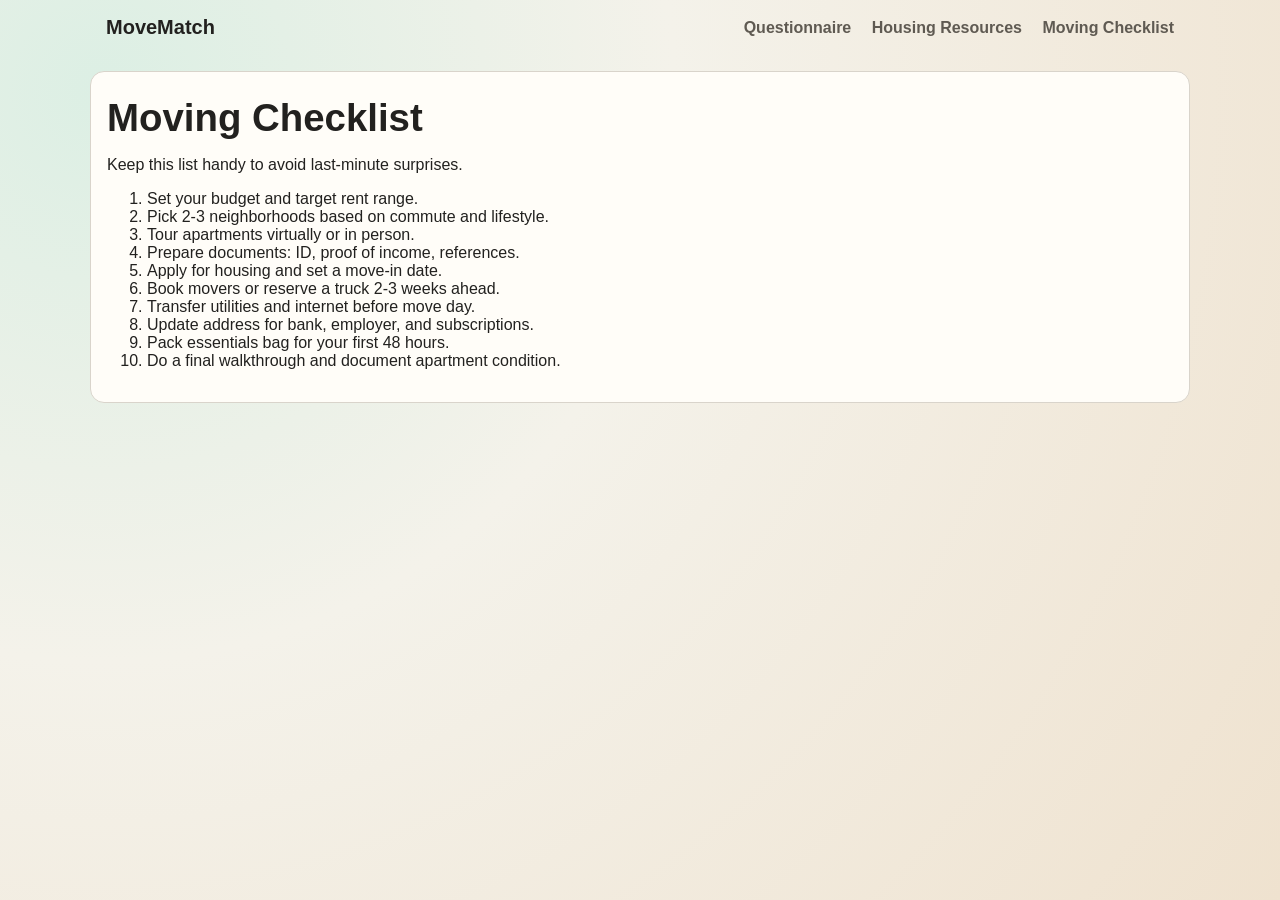
==== checklist.html @ cc511ffe "Add files via upload" ====
<!doctype html>
<html lang="en">
  <head>
    <meta charset="UTF-8" />
    <meta name="viewport" content="width=device-width, initial-scale=1.0" />
    <title>Moving Checklist | MoveMatch</title>
    <link rel="stylesheet" href="styles.css" />
  </head>
  <body>
    <header class="site-header">
      <a class="brand" href="index.html">MoveMatch</a>
      <nav>
        <a href="questionnaire.html">Questionnaire</a>
        <a href="resources.html">Housing Resources</a>
        <a href="checklist.html" aria-current="page">Moving Checklist</a>
      </nav>
    </header>

    <main class="list-page panel">
      <h1>Moving Checklist</h1>
      <p>Keep this list handy to avoid last-minute surprises.</p>
      <ol>
        <li>Set your budget and target rent range.</li>
        <li>Pick 2-3 neighborhoods based on commute and lifestyle.</li>
        <li>Tour apartments virtually or in person.</li>
        <li>Prepare documents: ID, proof of income, references.</li>
        <li>Apply for housing and set a move-in date.</li>
        <li>Book movers or reserve a truck 2-3 weeks ahead.</li>
        <li>Transfer utilities and internet before move day.</li>
        <li>Update address for bank, employer, and subscriptions.</li>
        <li>Pack essentials bag for your first 48 hours.</li>
        <li>Do a final walkthrough and document apartment condition.</li>
      </ol>
    </main>
  </body>
</html>
---- styles.css ----
:root {
  --bg: #f4f2ea;
  --ink: #22211f;
  --muted: #5f5a52;
  --brand: #006d77;
  --brand-2: #f18f01;
  --card: #fffdf8;
  --line: #d9d4cb;
}

* { box-sizing: border-box; }
body {
  margin: 0;
  font-family: "Avenir Next", "Segoe UI", sans-serif;
  color: var(--ink);
  background: radial-gradient(circle at 8% 10%, #dcefe4 0%, var(--bg) 40%, #efe2cf 100%);
  min-height: 100vh;
}

.site-header {
  max-width: 1100px;
  margin: 0 auto;
  padding: 1rem;
  display: flex;
  justify-content: space-between;
  align-items: center;
}

.brand {
  font-weight: 800;
  text-decoration: none;
  color: var(--ink);
  font-size: 1.25rem;
}

nav a {
  margin-left: 1rem;
  text-decoration: none;
  color: var(--muted);
  font-weight: 600;
}

.hero-wrap,
.form-page,
.results-wrap,
.list-page {
  max-width: 1100px;
  margin: 1rem auto 3rem;
  padding: 1rem;
}

.hero {
  background: var(--card);
  border: 1px solid var(--line);
  border-radius: 16px;
  padding: 2rem;
  box-shadow: 0 12px 30px rgba(34, 33, 31, 0.08);
}

.eyebrow { color: var(--brand); font-weight: 700; margin: 0; }
h1 { margin: 0.5rem 0 0.8rem; font-size: clamp(1.8rem, 3vw, 2.6rem); }
.subhead { max-width: 60ch; color: var(--muted); }

.hero-actions { margin-top: 1.2rem; display: flex; gap: 0.8rem; flex-wrap: wrap; }

.btn {
  background: var(--brand);
  color: white;
  border: 0;
  border-radius: 10px;
  padding: 0.75rem 1rem;
  text-decoration: none;
  font-weight: 700;
  cursor: pointer;
}

.btn-secondary { background: var(--brand-2); }

.card-grid {
  margin-top: 1rem;
  display: grid;
  gap: 0.8rem;
  grid-template-columns: repeat(auto-fit, minmax(220px, 1fr));
}

.card,
.panel,
.result-card {
  background: var(--card);
  border: 1px solid var(--line);
  border-radius: 14px;
  padding: 1rem;
}

form {
  display: grid;
  gap: 0.8rem;
  margin-top: 1rem;
}

label { font-weight: 600; display: grid; gap: 0.35rem; }
input,
select {
  padding: 0.65rem;
  border-radius: 8px;
  border: 1px solid var(--line);
  font-size: 1rem;
}

.results-grid {
  display: grid;
  grid-template-columns: repeat(auto-fit, minmax(220px, 1fr));
  gap: 0.8rem;
}

.muted { color: var(--muted); }
.link-list li { margin-bottom: 0.6rem; }

@media (max-width: 720px) {
  .site-header { flex-direction: column; align-items: flex-start; }
  nav a { margin: 0 0.8rem 0 0; }
}
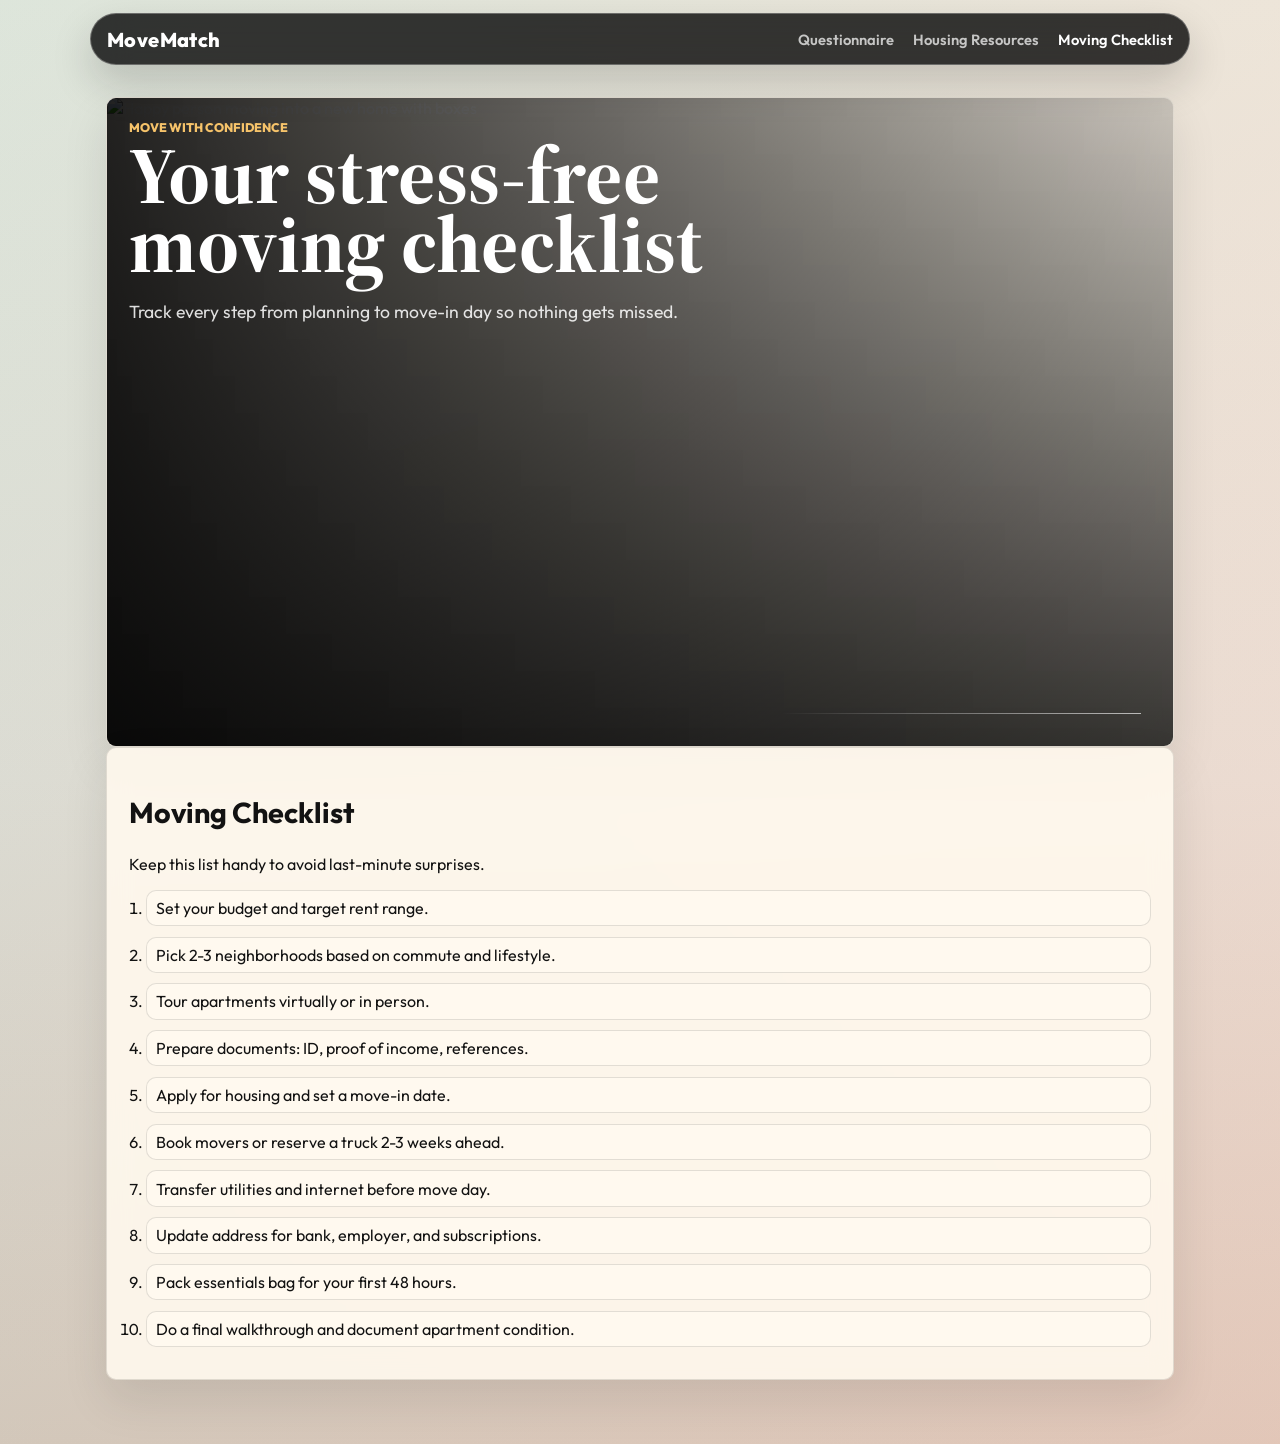
==== commit bb782ece: "Add files via upload" ====
--- a/checklist.html
+++ b/checklist.html
@@ -16,21 +16,36 @@
       </nav>
     </header>
 
-    <main class="list-page panel">
-      <h1>Moving Checklist</h1>
-      <p>Keep this list handy to avoid last-minute surprises.</p>
-      <ol>
-        <li>Set your budget and target rent range.</li>
-        <li>Pick 2-3 neighborhoods based on commute and lifestyle.</li>
-        <li>Tour apartments virtually or in person.</li>
-        <li>Prepare documents: ID, proof of income, references.</li>
-        <li>Apply for housing and set a move-in date.</li>
-        <li>Book movers or reserve a truck 2-3 weeks ahead.</li>
-        <li>Transfer utilities and internet before move day.</li>
-        <li>Update address for bank, employer, and subscriptions.</li>
-        <li>Pack essentials bag for your first 48 hours.</li>
-        <li>Do a final walkthrough and document apartment condition.</li>
-      </ol>
+    <main class="list-page">
+      <section class="hero panel">
+        <div class="hero-split">
+          <div>
+            <p class="eyebrow">Move with confidence</p>
+            <h1>Your stress-free moving checklist</h1>
+            <p class="subhead">Track every step from planning to move-in day so nothing gets missed.</p>
+          </div>
+          <figure class="hero-photo">
+            <img src="https://images.unsplash.com/photo-1459535653751-d571815e906b?auto=format&fit=crop&w=1200&q=80" alt="Happy person moving into a new home with boxes" />
+          </figure>
+        </div>
+      </section>
+
+      <section class="panel">
+        <h2>Moving Checklist</h2>
+        <p>Keep this list handy to avoid last-minute surprises.</p>
+        <ol class="pretty-list">
+          <li>Set your budget and target rent range.</li>
+          <li>Pick 2-3 neighborhoods based on commute and lifestyle.</li>
+          <li>Tour apartments virtually or in person.</li>
+          <li>Prepare documents: ID, proof of income, references.</li>
+          <li>Apply for housing and set a move-in date.</li>
+          <li>Book movers or reserve a truck 2-3 weeks ahead.</li>
+          <li>Transfer utilities and internet before move day.</li>
+          <li>Update address for bank, employer, and subscriptions.</li>
+          <li>Pack essentials bag for your first 48 hours.</li>
+          <li>Do a final walkthrough and document apartment condition.</li>
+        </ol>
+      </section>
     </main>
   </body>
 </html>
--- a/styles.css
+++ b/styles.css
@@ -1,43 +1,65 @@
+@import url("https://fonts.googleapis.com/css2?family=Outfit:wght@500;600;700;800&family=Source+Serif+4:opsz,wght@8..60,600;8..60,700&display=swap");
+
 :root {
-  --bg: #f4f2ea;
-  --ink: #22211f;
-  --muted: #5f5a52;
-  --brand: #006d77;
-  --brand-2: #f18f01;
-  --card: #fffdf8;
-  --line: #d9d4cb;
+  --bg: #f2eee6;
+  --ink: #121212;
+  --muted: #625e57;
+  --brand: #0f6d66;
+  --brand-2: #ff4f2e;
+  --card: #fff9ee;
+  --line: rgba(18, 18, 18, 0.12);
+  --charcoal: #111111;
+  --cream: #fff8ea;
+  --glow: rgba(255, 79, 46, 0.42);
+  --gold: #f6c36a;
 }
 
 * { box-sizing: border-box; }
 body {
   margin: 0;
-  font-family: "Avenir Next", "Segoe UI", sans-serif;
+  font-family: "Outfit", "Avenir Next", "Segoe UI", sans-serif;
   color: var(--ink);
-  background: radial-gradient(circle at 8% 10%, #dcefe4 0%, var(--bg) 40%, #efe2cf 100%);
+  background:
+    linear-gradient(135deg, rgba(15, 109, 102, 0.14), rgba(255, 79, 46, 0.12)),
+    linear-gradient(180deg, #fff9ee 0%, var(--bg) 54%, #ded7cb 100%);
   min-height: 100vh;
 }
 
 .site-header {
   max-width: 1100px;
-  margin: 0 auto;
-  padding: 1rem;
+  margin: 0.8rem auto 0;
+  padding: 0.8rem 1rem;
   display: flex;
   justify-content: space-between;
   align-items: center;
+  position: sticky;
+  top: 0.8rem;
+  z-index: 10;
+  border: 1px solid rgba(255, 255, 255, 0.28);
+  border-radius: 999px;
+  background: rgba(12, 12, 12, 0.82);
+  backdrop-filter: blur(18px);
+  box-shadow: 0 18px 40px rgba(17, 17, 17, 0.18);
 }
 
 .brand {
   font-weight: 800;
   text-decoration: none;
-  color: var(--ink);
+  color: #fff;
   font-size: 1.25rem;
+  letter-spacing: 0.02em;
 }
 
 nav a {
   margin-left: 1rem;
   text-decoration: none;
-  color: var(--muted);
+  color: rgba(255, 255, 255, 0.72);
   font-weight: 600;
+  font-size: 0.92rem;
+}
+nav a:hover,
+nav a[aria-current="page"] {
+  color: #fff;
 }
 
 .hero-wrap,
@@ -50,46 +72,155 @@
 }
 
 .hero {
-  background: var(--card);
-  border: 1px solid var(--line);
-  border-radius: 16px;
-  padding: 2rem;
-  box-shadow: 0 12px 30px rgba(34, 33, 31, 0.08);
-}
-
-.eyebrow { color: var(--brand); font-weight: 700; margin: 0; }
-h1 { margin: 0.5rem 0 0.8rem; font-size: clamp(1.8rem, 3vw, 2.6rem); }
-.subhead { max-width: 60ch; color: var(--muted); }
+  border-radius: 28px;
+  padding: clamp(2rem, 5vw, 4.8rem);
+  min-height: 650px;
+  overflow: hidden;
+  position: relative;
+  color: #fff;
+  box-shadow: 0 38px 90px rgba(17, 17, 17, 0.34);
+}
+.hero-split {
+  display: flex;
+  align-items: flex-end;
+}
+.hero-split > div {
+  position: relative;
+  z-index: 2;
+  max-width: 720px;
+}
+.hero-photo {
+  margin: 0;
+  position: absolute;
+  inset: 0;
+  z-index: 0;
+  border-radius: inherit;
+  overflow: hidden;
+}
+.hero-photo img {
+  width: 100%;
+  height: 100%;
+  object-fit: cover;
+  display: block;
+  filter: saturate(1.12) contrast(1.08);
+}
+.hero::before {
+  content: "";
+  position: absolute;
+  inset: 0;
+  z-index: 1;
+  background:
+    linear-gradient(90deg, rgba(0, 0, 0, 0.86) 0%, rgba(0, 0, 0, 0.56) 46%, rgba(0, 0, 0, 0.18) 100%),
+    linear-gradient(0deg, rgba(0, 0, 0, 0.74), rgba(0, 0, 0, 0.04));
+}
+.hero::after {
+  content: "";
+  position: absolute;
+  inset: auto 2rem 2rem auto;
+  width: min(34vw, 360px);
+  height: 1px;
+  z-index: 2;
+  background: linear-gradient(90deg, transparent, rgba(255, 255, 255, 0.65));
+}
+
+.eyebrow {
+  color: var(--gold);
+  font-weight: 800;
+  margin: 0;
+  text-transform: uppercase;
+  font-size: 0.78rem;
+}
+h1 {
+  margin: 0.4rem 0 0.8rem;
+  font-family: "Source Serif 4", Georgia, serif;
+  font-size: clamp(3.6rem, 8rem, 8.2rem);
+  line-height: 0.86;
+  max-width: 880px;
+}
+h2 {
+  font-size: 1.8rem;
+}
+.subhead {
+  max-width: 58ch;
+  color: rgba(255, 255, 255, 0.86);
+  font-size: 1.1rem;
+  line-height: 1.7;
+}
 
 .hero-actions { margin-top: 1.2rem; display: flex; gap: 0.8rem; flex-wrap: wrap; }
+.hero-metrics {
+  display: flex;
+  flex-wrap: wrap;
+  gap: 0.55rem;
+  margin-top: 1.3rem;
+}
+.hero-metrics span {
+  border: 1px solid rgba(255, 255, 255, 0.22);
+  border-radius: 999px;
+  padding: 0.45rem 0.75rem;
+  background: rgba(255, 255, 255, 0.1);
+  color: rgba(255, 255, 255, 0.84);
+  font-size: 0.86rem;
+  font-weight: 700;
+  backdrop-filter: blur(12px);
+}
 
 .btn {
-  background: var(--brand);
+  background: linear-gradient(135deg, var(--brand-2), #ff9a3d);
   color: white;
   border: 0;
-  border-radius: 10px;
-  padding: 0.75rem 1rem;
+  border-radius: 999px;
+  padding: 1rem 1.55rem;
   text-decoration: none;
-  font-weight: 700;
+  font-weight: 800;
   cursor: pointer;
-}
-
-.btn-secondary { background: var(--brand-2); }
+  transition: transform 0.18s ease, box-shadow 0.18s ease;
+  box-shadow: 0 16px 34px var(--glow);
+}
+.btn:hover {
+  transform: translateY(-2px);
+  box-shadow: 0 18px 38px var(--glow);
+}
+
+.btn-secondary {
+  background: rgba(255, 255, 255, 0.1);
+  border: 1px solid rgba(255, 255, 255, 0.34);
+  box-shadow: none;
+}
+.panel .btn-secondary,
+.card .btn-secondary,
+.result-card .btn-secondary {
+  background: var(--charcoal);
+  color: #fff;
+}
 
 .card-grid {
-  margin-top: 1rem;
-  display: grid;
-  gap: 0.8rem;
+  margin-top: 1.2rem;
+  display: grid;
+  gap: 1rem;
   grid-template-columns: repeat(auto-fit, minmax(220px, 1fr));
 }
 
 .card,
 .panel,
 .result-card {
-  background: var(--card);
-  border: 1px solid var(--line);
-  border-radius: 14px;
-  padding: 1rem;
+  background: rgba(255, 249, 238, 0.9);
+  border: 1px solid var(--line);
+  border-radius: 10px;
+  padding: 1.35rem;
+  box-shadow: 0 20px 46px rgba(17, 17, 17, 0.1);
+  backdrop-filter: blur(12px);
+}
+.card:hover,
+.result-card:hover,
+.quote-card:hover {
+  transform: translateY(-4px);
+  box-shadow: 0 28px 54px rgba(17, 17, 17, 0.14);
+}
+.card,
+.result-card,
+.quote-card {
+  transition: transform 0.18s ease, box-shadow 0.18s ease;
 }
 
 form {
@@ -101,10 +232,17 @@
 label { font-weight: 600; display: grid; gap: 0.35rem; }
 input,
 select {
-  padding: 0.65rem;
-  border-radius: 8px;
+  padding: 0.9rem;
+  border-radius: 12px;
   border: 1px solid var(--line);
   font-size: 1rem;
+  background: rgba(255, 255, 255, 0.78);
+  outline: none;
+}
+input:focus,
+select:focus {
+  border-color: var(--brand-2);
+  box-shadow: 0 0 0 4px rgba(255, 90, 61, 0.14);
 }
 
 .results-grid {
@@ -115,8 +253,135 @@
 
 .muted { color: var(--muted); }
 .link-list li { margin-bottom: 0.6rem; }
+.link-list a {
+  color: var(--brand);
+  font-weight: 700;
+}
+.pretty-list {
+  margin: 0;
+  padding-left: 1.1rem;
+}
+.pretty-list li {
+  margin-bottom: 0.65rem;
+  padding: 0.45rem 0.55rem;
+  background: #fff9ef;
+  border: 1px solid var(--line);
+  border-radius: 10px;
+}
+.wizard-shell { max-width: 720px; margin: 0 auto; }
+.hero + .wizard-shell {
+  margin-top: 1.2rem;
+}
+.instant-pill {
+  display: inline-block;
+  background: rgba(255, 255, 255, 0.14);
+  border: 1px solid rgba(255, 255, 255, 0.3);
+  color: #fff;
+  border-radius: 999px;
+  padding: 0.5rem 0.9rem;
+  font-weight: 800;
+  backdrop-filter: blur(10px);
+}
+.wizard-shell .instant-pill {
+  background: rgba(15, 118, 110, 0.1);
+  border-color: rgba(15, 118, 110, 0.24);
+  color: var(--brand);
+}
+.form-page .hero h1,
+.results-wrap .hero h1,
+.list-page .hero h1 {
+  font-size: clamp(2.7rem, 5rem, 5.2rem);
+  max-width: 900px;
+}
+.wizard-actions {
+  display: flex;
+  justify-content: space-between;
+  margin-top: 1rem;
+  gap: 0.6rem;
+}
+.bubble-btn {
+  border: 0;
+  border-radius: 999px;
+  padding: 0.85rem 1.25rem;
+  font-weight: 800;
+  cursor: pointer;
+  background: linear-gradient(135deg, var(--brand-2), #ff9a3d);
+  color: #fff;
+  box-shadow: 0 12px 26px var(--glow);
+  transition: transform 0.15s ease;
+}
+.bubble-btn:hover {
+  transform: translateY(-1px) scale(1.01);
+}
+.bubble-ghost {
+  background: #fffaf1;
+  color: var(--ink);
+  border: 1px solid var(--line);
+  box-shadow: none;
+}
+.wizard-error {
+  color: #b42318;
+  min-height: 1.2rem;
+  margin: 0.5rem 0 0;
+  font-weight: 700;
+}
+.happy-strip {
+  margin-top: 1rem;
+  display: grid;
+  grid-template-columns: repeat(auto-fit, minmax(230px, 1fr));
+  gap: 0.8rem;
+}
+.quote-card {
+  background: rgba(17, 17, 17, 0.92);
+  border: 1px solid var(--line);
+  border-radius: 12px;
+  padding: 1rem;
+  color: #fff;
+  min-height: 150px;
+}
+.quote-card strong {
+  color: var(--gold);
+}
+.quote-card p {
+  margin-top: 0;
+}
+.social-proof {
+  margin-top: 0.9rem;
+  display: grid;
+  grid-template-columns: repeat(auto-fit, minmax(180px, 1fr));
+  gap: 0.7rem;
+}
+.proof-item {
+  background: rgba(255, 249, 238, 0.92);
+  border: 1px solid var(--line);
+  border-radius: 14px;
+  padding: 0.9rem;
+  box-shadow: 0 16px 34px rgba(17, 17, 17, 0.08);
+}
+.proof-item span {
+  display: block;
+  font-size: 1.3rem;
+  font-weight: 800;
+  color: var(--brand-2);
+}
 
 @media (max-width: 720px) {
-  .site-header { flex-direction: column; align-items: flex-start; }
+  .site-header {
+    position: static;
+    border-radius: 18px;
+    flex-direction: column;
+    align-items: flex-start;
+  }
+  nav {
+    display: flex;
+    flex-wrap: wrap;
+    gap: 0.5rem;
+    margin-top: 0.5rem;
+  }
   nav a { margin: 0 0.8rem 0 0; }
-}
+  .hero {
+    min-height: 560px;
+    padding: 1.5rem;
+  }
+  h1 { font-size: 3.35rem; }
+}
